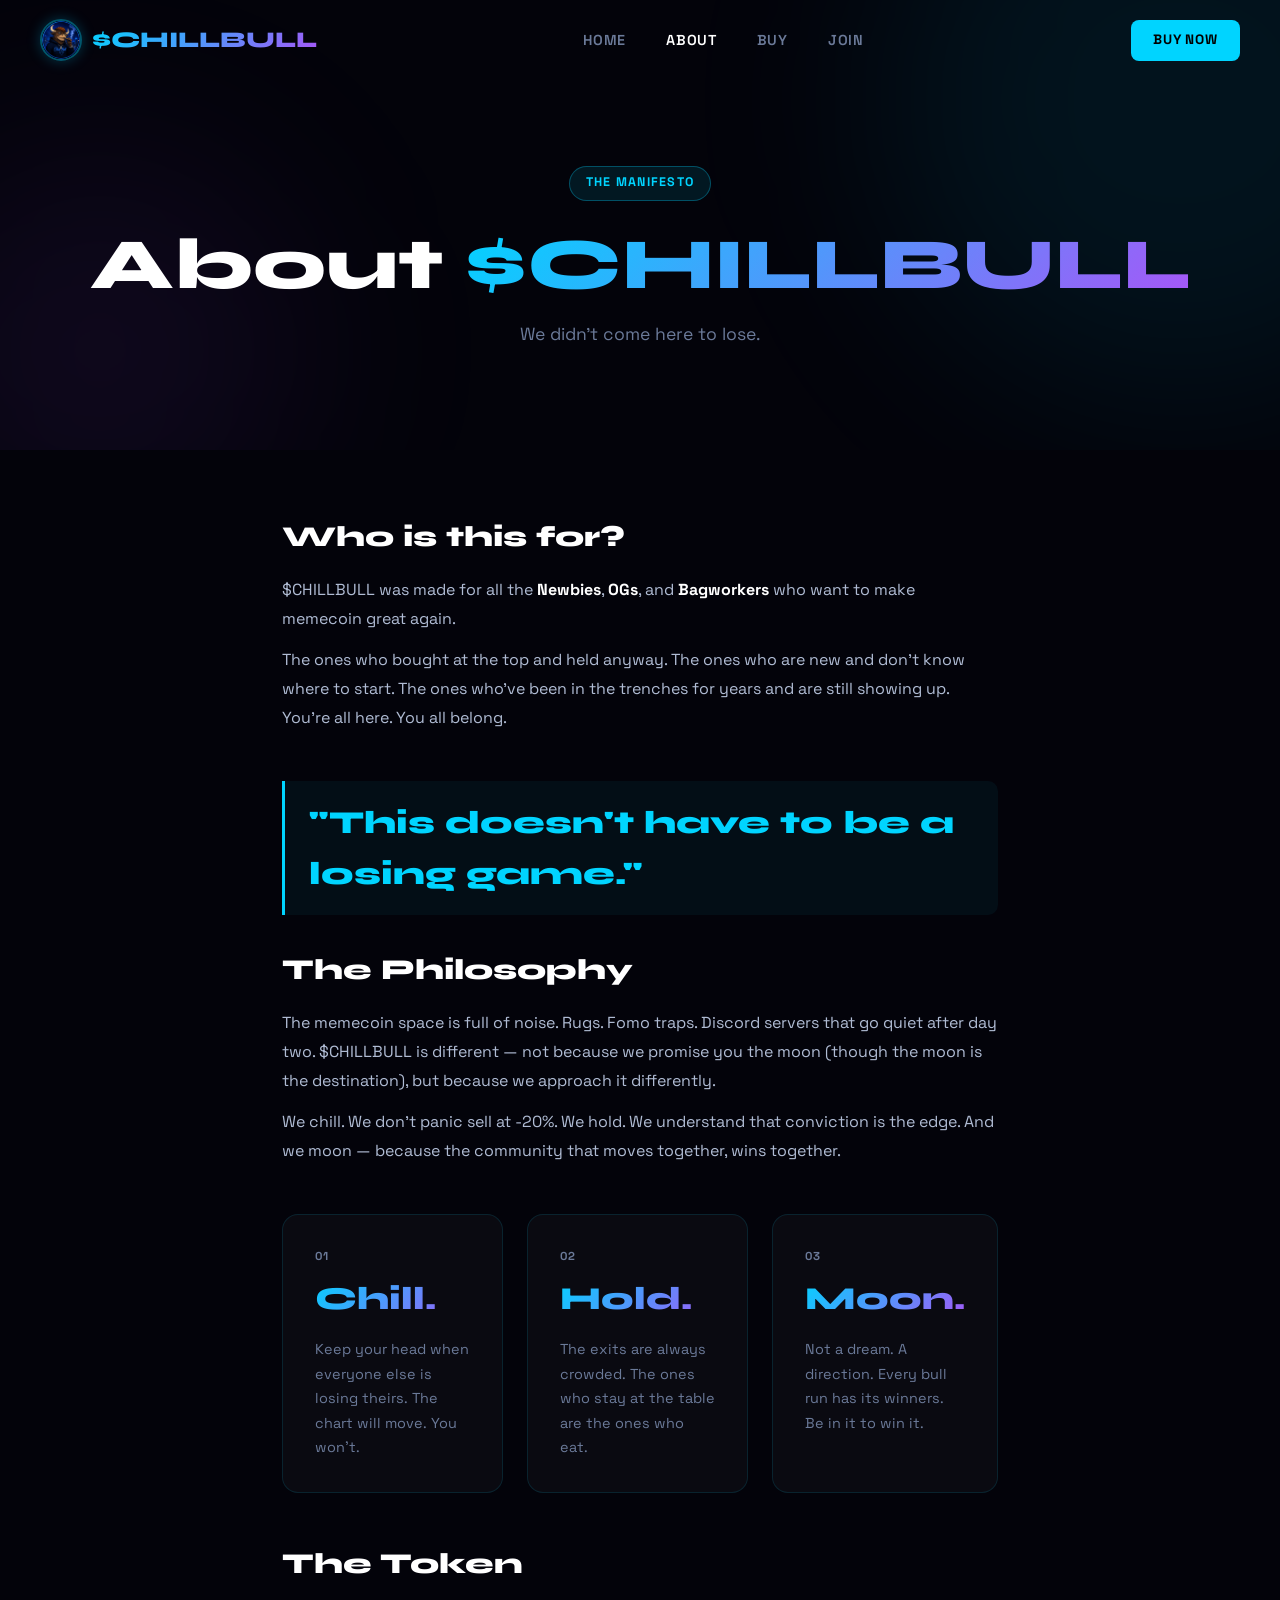
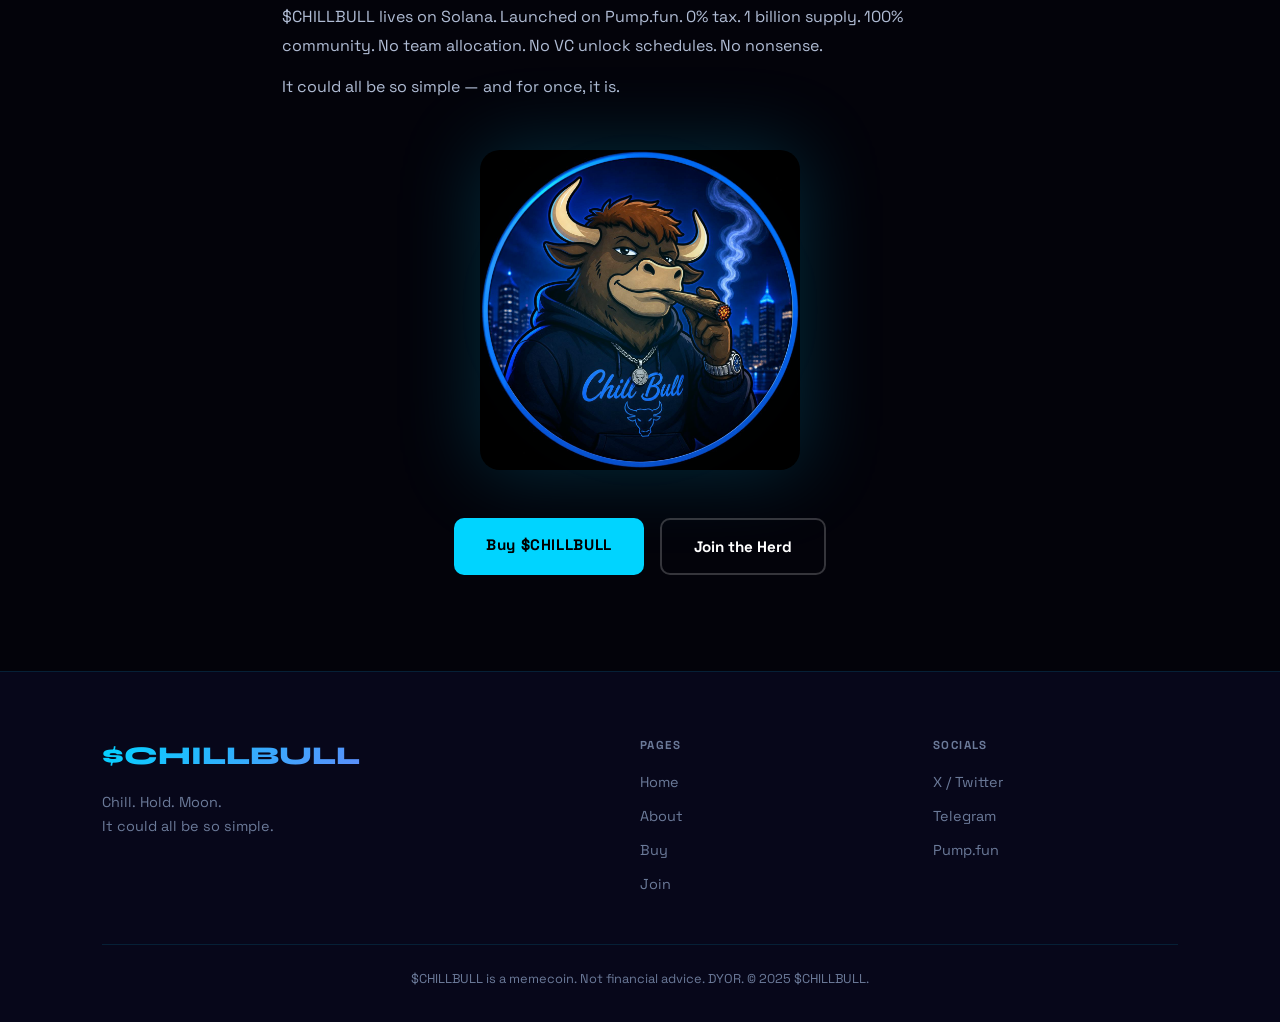
==== about.html @ 6f4bd51e "OK" ====
<!DOCTYPE html>
<html lang="en">
<head>
  <meta charset="UTF-8"/>
  <meta name="viewport" content="width=device-width, initial-scale=1.0"/>
  <title>About — $CHILLBULL</title>
  <meta name="description" content="The $CHILLBULL story. Made for Newbies, OGs and Bagworkers."/>
  <link rel="preconnect" href="https://fonts.googleapis.com"/>
  <link rel="preconnect" href="https://fonts.gstatic.com" crossorigin/>
  <link href="https://fonts.googleapis.com/css2?family=Syne:wght@700;800&family=Space+Grotesk:wght@400;500;600;700&display=swap" rel="stylesheet"/>
  <link rel="stylesheet" href="style.css"/>
</head>
<body>

  <nav class="nav" id="nav">
    <a href="index.html" class="nav-logo">
      <img src="photo_2026-05-08_20-25-28.jpg" alt="ChillBull Logo" class="nav-logo-img"/>
      <span>$CHILLBULL</span>
    </a>
    <ul class="nav-links">
      <li><a href="index.html" class="nav-link">Home</a></li>
      <li><a href="about.html" class="nav-link active">About</a></li>
      <li><a href="buy.html" class="nav-link">Buy</a></li>
      <li><a href="join.html" class="nav-link">Join</a></li>
    </ul>
    <a href="buy.html" class="nav-cta">BUY NOW</a>
    <button class="hamburger" id="hamburger"><span></span><span></span><span></span></button>
  </nav>
  <div class="mobile-menu" id="mobile-menu">
    <a href="index.html">Home</a>
    <a href="about.html">About</a>
    <a href="buy.html">Buy</a>
    <a href="join.html">Join</a>
    <a href="buy.html" class="mob-cta">BUY $CHILLBULL</a>
  </div>

  <section class="page-hero">
    <div class="orb orb-1"></div>
    <div class="orb orb-2"></div>
    <div class="page-hero-inner">
      <div class="badge fade-up">THE MANIFESTO</div>
      <h1 class="fade-up">About <span class="grad">$CHILLBULL</span></h1>
      <p class="page-hero-sub fade-up">We didn't come here to lose.</p>
    </div>
  </section>

  <section class="manifesto-section">
    <div class="container narrow">
      <div class="manifesto-block fade-up">
        <h2>Who is this for?</h2>
        <p>$CHILLBULL was made for all the <strong>Newbies</strong>, <strong>OGs</strong>, and <strong>Bagworkers</strong> who want to make memecoin great again.</p>
        <p>The ones who bought at the top and held anyway. The ones who are new and don't know where to start. The ones who've been in the trenches for years and are still showing up. You're all here. You all belong.</p>
      </div>

      <div class="manifesto-pull fade-up">
        "This doesn't have to be a losing game."
      </div>

      <div class="manifesto-block fade-up">
        <h2>The Philosophy</h2>
        <p>The memecoin space is full of noise. Rugs. Fomo traps. Discord servers that go quiet after day two. $CHILLBULL is different — not because we promise you the moon (though the moon is the destination), but because we approach it differently.</p>
        <p>We chill. We don't panic sell at -20%. We hold. We understand that conviction is the edge. And we moon — because the community that moves together, wins together.</p>
      </div>

      <div class="three-words fade-up">
        <div class="tw-item"><span class="tw-num">01</span><span class="tw-word grad">Chill.</span><p>Keep your head when everyone else is losing theirs. The chart will move. You won't.</p></div>
        <div class="tw-item"><span class="tw-num">02</span><span class="tw-word grad">Hold.</span><p>The exits are always crowded. The ones who stay at the table are the ones who eat.</p></div>
        <div class="tw-item"><span class="tw-num">03</span><span class="tw-word grad">Moon.</span><p>Not a dream. A direction. Every bull run has its winners. Be in it to win it.</p></div>
      </div>

      <div class="manifesto-block fade-up">
        <h2>The Token</h2>
        <p>$CHILLBULL lives on Solana. Launched on Pump.fun. 0% tax. 1 billion supply. 100% community. No team allocation. No VC unlock schedules. No nonsense.</p>
        <p>It could all be so simple — and for once, it is.</p>
      </div>

      <div class="about-img-block fade-up">
        <img src="photo_2026-05-08_20-25-28.jpg" alt="ChillBull Mascot" class="about-mascot"/>
        <div class="about-glow"></div>
      </div>

      <div class="manifesto-cta fade-up">
        <a href="buy.html" class="btn-primary">Buy $CHILLBULL</a>
        <a href="join.html" class="btn-ghost">Join the Herd</a>
      </div>
    </div>
  </section>

  <footer class="footer">
    <div class="container">
      <div class="footer-top">
        <div class="footer-brand">
          <div class="f-logo">$CHILLBULL</div>
          <p>Chill. Hold. Moon.<br/>It could all be so simple.</p>
        </div>
        <div class="footer-nav">
          <p class="fn-label">Pages</p>
          <a href="index.html">Home</a>
          <a href="about.html">About</a>
          <a href="buy.html">Buy</a>
          <a href="join.html">Join</a>
        </div>
        <div class="footer-nav">
          <p class="fn-label">Socials</p>
          <a href="https://x.com/ChillBullPump" target="_blank">X / Twitter</a>
          <a href="https://t.me/+vTVVRfPf1Uo3ZjIx" target="_blank">Telegram</a>
          <a href="https://pump.fun" target="_blank">Pump.fun</a>
        </div>
      </div>
      <div class="footer-bottom">
        <p>$CHILLBULL is a memecoin. Not financial advice. DYOR. &copy; 2025 $CHILLBULL.</p>
      </div>
    </div>
  </footer>

  <script src="script.js"></script>
</body>
</html>
---- style.css ----
/* ===== RESET & BASE ===== */
*,*::before,*::after{margin:0;padding:0;box-sizing:border-box}
:root{
  --bg:#03030a;
  --bg2:#07071a;
  --blue:#00d4ff;
  --blue-dim:rgba(0,212,255,0.15);
  --gold:#ffaa00;
  --white:#ffffff;
  --muted:#6b7a99;
  --card-bg:rgba(255,255,255,0.03);
  --card-border:rgba(0,212,255,0.12);
  --radius:16px;
}
html{scroll-behavior:smooth}
body{background:var(--bg);color:var(--white);font-family:'Space Grotesk',sans-serif;overflow-x:hidden;line-height:1.6}
img{max-width:100%;display:block}
a{text-decoration:none;color:inherit}
.container{max-width:1140px;margin:0 auto;padding:0 2rem}
.narrow{max-width:780px}
.grad{background:linear-gradient(135deg,var(--blue) 0%,#a855f7 100%);-webkit-background-clip:text;-webkit-text-fill-color:transparent;background-clip:text}

/* ===== NAV ===== */
.nav{position:fixed;top:0;left:0;width:100%;z-index:1000;padding:1.2rem 2.5rem;display:flex;align-items:center;justify-content:space-between;transition:background .3s,backdrop-filter .3s}
.nav.scrolled{background:rgba(3,3,10,0.85);backdrop-filter:blur(20px);border-bottom:1px solid var(--card-border)}
.nav-logo{display:flex;align-items:center;gap:.6rem;font-family:'Syne',sans-serif;font-size:1.4rem;font-weight:800}
.nav-logo span{background:linear-gradient(135deg,var(--blue),#a855f7);-webkit-background-clip:text;-webkit-text-fill-color:transparent;background-clip:text}
.nav-logo-img{width:42px;height:42px;border-radius:50%;object-fit:cover;object-position:center top;border:2px solid rgba(0,212,255,0.4);box-shadow:0 0 14px rgba(0,212,255,0.25);transition:box-shadow .3s,transform .3s}
.nav-logo:hover .nav-logo-img{box-shadow:0 0 24px rgba(0,212,255,0.55);transform:scale(1.08)}
.nav-links{display:flex;gap:2.5rem;list-style:none}
.nav-link{font-size:.9rem;font-weight:600;letter-spacing:.05em;text-transform:uppercase;color:var(--muted);transition:color .3s}
.nav-link:hover,.nav-link.active{color:var(--white)}
.nav-cta{background:var(--blue);color:#000;padding:.6rem 1.4rem;border-radius:8px;font-weight:700;font-size:.85rem;letter-spacing:.06em;transition:box-shadow .3s,transform .2s}
.nav-cta:hover{box-shadow:0 0 25px var(--blue);transform:translateY(-2px)}
.hamburger{display:none;flex-direction:column;gap:5px;background:none;border:none;cursor:pointer;padding:4px}
.hamburger span{display:block;width:24px;height:2px;background:var(--white);border-radius:2px;transition:.3s}
.hamburger.open span:nth-child(1){transform:translateY(7px) rotate(45deg)}
.hamburger.open span:nth-child(2){opacity:0}
.hamburger.open span:nth-child(3){transform:translateY(-7px) rotate(-45deg)}
.mobile-menu{display:none;flex-direction:column;gap:1rem;position:fixed;top:70px;left:0;width:100%;background:rgba(3,3,10,.97);backdrop-filter:blur(20px);padding:2rem;z-index:999;border-bottom:1px solid var(--card-border)}
.mobile-menu.open{display:flex}
.mobile-menu a{font-size:1.1rem;font-weight:600;color:var(--muted);letter-spacing:.05em}
.mobile-menu a:hover{color:var(--white)}
.mob-cta{background:var(--blue)!important;color:#000!important;text-align:center;padding:.9rem;border-radius:10px}

/* ===== HERO ===== */
.hero{min-height:100vh;position:relative;display:flex;flex-direction:column;justify-content:center;overflow:hidden;padding-top:80px}
.orb{position:absolute;border-radius:50%;filter:blur(100px);pointer-events:none}
.orb-1{width:600px;height:600px;background:rgba(0,212,255,.08);top:-200px;right:-200px;animation:orbFloat 8s ease-in-out infinite}
.orb-2{width:400px;height:400px;background:rgba(168,85,247,.08);bottom:-100px;left:-100px;animation:orbFloat 10s ease-in-out infinite reverse}
.orb-3{width:300px;height:300px;background:rgba(255,170,0,.05);top:50%;left:50%;animation:orbFloat 12s ease-in-out infinite}
@keyframes orbFloat{0%,100%{transform:translate(0,0)}50%{transform:translate(30px,-30px)}}
canvas#stars-canvas{position:absolute;inset:0;pointer-events:none;opacity:.6}
.ticker{width:100%;overflow:hidden;border-bottom:1px solid var(--card-border);padding:.5rem 0;background:rgba(0,0,0,.3)}
.ticker-track{display:flex;gap:2rem;white-space:nowrap;animation:tickerMove 20s linear infinite;font-family:'Syne',sans-serif;font-size:.8rem;font-weight:700;letter-spacing:.1em;color:var(--muted)}
.ticker-track .sep{color:var(--blue)}
@keyframes tickerMove{0%{transform:translateX(0)}100%{transform:translateX(-50%)}}
.hero-inner{display:flex;align-items:center;justify-content:space-between;gap:3rem;padding:4rem 2.5rem;max-width:1200px;margin:0 auto;width:100%}
.hero-text{flex:1;min-width:280px}
.badge{display:inline-block;background:rgba(0,212,255,.1);border:1px solid rgba(0,212,255,.3);color:var(--blue);padding:.4rem 1rem;border-radius:100px;font-size:.78rem;font-weight:700;letter-spacing:.1em;margin-bottom:1.5rem;text-transform:uppercase}
h1{font-family:'Syne',sans-serif;font-size:clamp(2.8rem,6vw,5rem);font-weight:800;line-height:1.05;margin-bottom:1.5rem}
.hero-desc{font-size:1.05rem;color:#b0bcd4;margin-bottom:1rem;max-width:520px}
.hero-desc strong{color:var(--white)}
.mantra{font-family:'Syne',sans-serif;font-size:1.5rem;font-weight:800;color:var(--blue);letter-spacing:.05em;margin-bottom:2rem}
.hero-btns{display:flex;gap:1rem;flex-wrap:wrap;margin-bottom:2rem}
.btn-primary{background:var(--blue);color:#000;padding:.9rem 2rem;border-radius:10px;font-weight:700;font-size:.95rem;letter-spacing:.04em;transition:box-shadow .3s,transform .2s;display:inline-block}
.btn-primary:hover{box-shadow:0 0 30px rgba(0,212,255,.5);transform:translateY(-3px)}
.btn-ghost{border:2px solid rgba(255,255,255,.2);color:var(--white);padding:.9rem 2rem;border-radius:10px;font-weight:700;font-size:.95rem;transition:border-color .3s,transform .2s;display:inline-block}
.btn-ghost:hover{border-color:var(--white);transform:translateY(-3px)}
.btn-xl{padding:1.1rem 2.5rem;font-size:1.05rem}
.btn-primary-sm{background:var(--blue);color:#000;padding:.5rem 1.2rem;border-radius:8px;font-weight:700;font-size:.85rem;display:inline-block;transition:box-shadow .3s,transform .2s}
.btn-primary-sm:hover{box-shadow:0 0 20px rgba(0,212,255,.5);transform:translateY(-2px)}
.ca-bar{display:flex;align-items:center;gap:.75rem;background:rgba(0,0,0,.5);border:1px solid var(--card-border);padding:.8rem 1.2rem;border-radius:10px;flex-wrap:wrap}
.ca-tag{font-size:.75rem;font-weight:700;color:var(--muted);letter-spacing:.08em;white-space:nowrap}
.ca-addr{font-family:monospace;font-size:.8rem;color:var(--gold);word-break:break-all;flex:1}
.ca-copy{background:transparent;border:1px solid var(--blue);color:var(--blue);padding:.35rem .8rem;border-radius:6px;cursor:pointer;font-size:.75rem;font-weight:700;letter-spacing:.06em;transition:.3s;white-space:nowrap}
.ca-copy:hover{background:var(--blue);color:#000}
.ca-copy.copied{background:var(--blue);color:#000}
.hero-img{flex:1;min-width:280px;position:relative;display:flex;justify-content:center;align-items:center}
.rings{position:absolute;inset:0;display:flex;justify-content:center;align-items:center}
.ring{position:absolute;border-radius:50%;border:1px solid var(--blue-dim)}
.r1{width:380px;height:380px;animation:spin 20s linear infinite}
.r2{width:460px;height:460px;animation:spin 30s linear infinite reverse;border-color:rgba(168,85,247,.1)}
.r3{width:540px;height:540px;animation:spin 40s linear infinite;border-color:rgba(255,170,0,.06)}
@keyframes spin{from{transform:rotate(0deg)}to{transform:rotate(360deg)}}
.mascot{width:420px;max-width:100%;position:relative;z-index:2;animation:float 6s ease-in-out infinite;filter:drop-shadow(0 0 40px rgba(0,212,255,.2))}
@keyframes float{0%,100%{transform:translateY(0)}50%{transform:translateY(-18px)}}
.scroll-down{position:absolute;bottom:2rem;left:50%;transform:translateX(-50%);font-size:.7rem;letter-spacing:.15em;color:var(--muted);animation:scrollBob 2s ease-in-out infinite}
@keyframes scrollBob{0%,100%{opacity:.5;transform:translateX(-50%) translateY(0)}50%{opacity:1;transform:translateX(-50%) translateY(6px)}}

/* ===== MARQUEE BAR ===== */
.marquee-bar{overflow:hidden;background:var(--blue);padding:.6rem 0}
.marquee-inner{display:flex;gap:2rem;white-space:nowrap;animation:marquee 18s linear infinite;font-family:'Syne',sans-serif;font-size:.85rem;font-weight:800;color:#000;letter-spacing:.08em}
.marquee-inner b{opacity:.4}
@keyframes marquee{from{transform:translateX(0)}to{transform:translateX(-50%)}}

/* ===== STATS ===== */
.stats-section{padding:5rem 0}
.stats-grid{display:flex;align-items:center;justify-content:center;gap:0;background:var(--card-bg);border:1px solid var(--card-border);border-radius:var(--radius);overflow:hidden}
.stat{flex:1;text-align:center;padding:2.5rem 1rem}
.stat-val{font-family:'Syne',sans-serif;font-size:2.2rem;font-weight:800;background:linear-gradient(135deg,var(--blue),#a855f7);-webkit-background-clip:text;-webkit-text-fill-color:transparent;background-clip:text}
.stat-lbl{font-size:.75rem;font-weight:700;letter-spacing:.12em;color:var(--muted);text-transform:uppercase;margin-top:.3rem}
.stat-div{width:1px;height:60px;background:var(--card-border)}

/* ===== SIMPLE SECTION ===== */
.simple-section{padding:5rem 0}
.simple-quote{font-family:'Syne',sans-serif;font-size:clamp(1.8rem,4vw,3rem);font-weight:800;text-align:center;color:var(--muted);margin-bottom:4rem}
.simple-cards{display:grid;grid-template-columns:repeat(3,1fr);gap:1.5rem;margin-bottom:3rem}
.sim-card{background:var(--card-bg);border:1px solid var(--card-border);border-radius:var(--radius);padding:2rem;transition:transform .3s,border-color .3s,box-shadow .3s}
.sim-card:hover{transform:translateY(-6px);border-color:rgba(0,212,255,.4);box-shadow:0 20px 60px rgba(0,212,255,.08)}
.sim-num{font-family:'Syne',sans-serif;font-size:.75rem;font-weight:800;color:var(--blue);letter-spacing:.12em;margin-bottom:1rem}
.sim-card h3{font-family:'Syne',sans-serif;font-size:1.4rem;font-weight:800;margin-bottom:.8rem}
.sim-card p{color:var(--muted);font-size:.95rem;line-height:1.7}
.simple-cta{text-align:center}

/* ===== PAGE HERO ===== */
.page-hero{min-height:50vh;display:flex;align-items:center;justify-content:center;padding:8rem 2rem 4rem;position:relative;overflow:hidden;text-align:center}
.page-hero-inner{position:relative;z-index:2}
.page-hero h1{font-family:'Syne',sans-serif;font-size:clamp(2.5rem,6vw,4.5rem);font-weight:800;line-height:1.1;margin-bottom:1rem}
.page-hero-sub{font-size:1.1rem;color:var(--muted);max-width:550px;margin:0 auto}

/* ===== MANIFESTO ===== */
.manifesto-section{padding:4rem 0 6rem}
.manifesto-block{margin-bottom:3rem}
.manifesto-block h2{font-family:'Syne',sans-serif;font-size:1.8rem;font-weight:800;margin-bottom:1rem}
.manifesto-block p{color:#b0bcd4;font-size:1rem;margin-bottom:.8rem;line-height:1.8}
.manifesto-block p strong{color:var(--white)}
.manifesto-pull{font-family:'Syne',sans-serif;font-size:clamp(1.3rem,3vw,2rem);font-weight:800;color:var(--blue);border-left:3px solid var(--blue);padding:1rem 1.5rem;margin:2rem 0;background:rgba(0,212,255,.05);border-radius:0 10px 10px 0}
.three-words{display:grid;grid-template-columns:repeat(3,1fr);gap:1.5rem;margin:3rem 0}
.tw-item{background:var(--card-bg);border:1px solid var(--card-border);border-radius:var(--radius);padding:2rem;transition:transform .3s,border-color .3s}
.tw-item:hover{transform:translateY(-5px);border-color:rgba(0,212,255,.35)}
.tw-num{display:block;font-size:.72rem;font-weight:800;color:var(--muted);letter-spacing:.12em;margin-bottom:.5rem}
.tw-word{display:block;font-family:'Syne',sans-serif;font-size:2rem;font-weight:800;margin-bottom:.8rem}
.tw-item p{color:var(--muted);font-size:.9rem;line-height:1.7}
.about-img-block{position:relative;display:flex;justify-content:center;margin:3rem 0}
.about-mascot{width:320px;border-radius:20px;filter:drop-shadow(0 0 40px rgba(0,212,255,.2));animation:float 6s ease-in-out infinite}
.about-glow{position:absolute;top:50%;left:50%;transform:translate(-50%,-50%);width:300px;height:300px;background:radial-gradient(circle,rgba(0,212,255,.15),transparent 70%);pointer-events:none;filter:blur(30px)}
.manifesto-cta{display:flex;gap:1rem;justify-content:center;flex-wrap:wrap;margin-top:2rem}

/* ===== BUY PAGE ===== */
.buy-section{padding:4rem 0 6rem}
.steps-wrap{display:flex;flex-direction:column;gap:0;max-width:700px;margin:0 auto 4rem}
.step-card{background:var(--card-bg);border:1px solid var(--card-border);border-radius:var(--radius);padding:2rem 2.5rem;display:flex;gap:1.5rem;transition:border-color .3s,transform .3s}
.step-card:hover{border-color:rgba(0,212,255,.35);transform:translateX(6px)}
.step-badge{font-family:'Syne',sans-serif;font-size:2rem;font-weight:800;color:var(--blue);min-width:50px}
.step-body h3{font-family:'Syne',sans-serif;font-size:1.3rem;font-weight:800;margin-bottom:.6rem}
.step-body p{color:var(--muted);font-size:.95rem;line-height:1.7;margin-bottom:1rem}
.step-body p strong{color:var(--white)}
.step-links{display:flex;gap:1rem;flex-wrap:wrap}
.step-link{color:var(--blue);font-weight:700;font-size:.9rem;transition:opacity .2s}
.step-link:hover{opacity:.7}
.step-connector{text-align:center;font-size:1.8rem;color:var(--muted);padding:.5rem 0}
.ca-card{background:var(--card-bg);border:1px solid var(--card-border);border-radius:var(--radius);padding:2rem 2.5rem;max-width:700px;margin:0 auto 3rem;text-align:center}
.ca-card-label{font-size:.78rem;font-weight:700;letter-spacing:.1em;color:var(--muted);text-transform:uppercase;margin-bottom:1rem}
.ca-card-box{display:flex;align-items:center;gap:1rem;background:rgba(0,0,0,.5);border:1px solid rgba(255,255,255,.08);border-radius:10px;padding:1rem 1.2rem;margin-bottom:.8rem;flex-wrap:wrap;justify-content:space-between}
.ca-card-box code{font-family:monospace;color:var(--gold);font-size:.9rem;word-break:break-all;flex:1}
.ca-card-note{font-size:.8rem;color:var(--muted)}
.buy-cta-row{text-align:center;margin-bottom:4rem}
.toko-grid-buy{display:grid;grid-template-columns:repeat(4,1fr);gap:1rem;max-width:700px;margin:0 auto}
.toko-b{background:var(--card-bg);border:1px solid var(--card-border);border-radius:12px;padding:1.5rem;text-align:center}
.tv{display:block;font-family:'Syne',sans-serif;font-size:1.6rem;font-weight:800;color:var(--blue)}
.tl{display:block;font-size:.72rem;font-weight:700;letter-spacing:.1em;color:var(--muted);text-transform:uppercase;margin-top:.3rem}

/* ===== JOIN PAGE ===== */
.join-section{padding:4rem 0 6rem}
.join-cards{display:flex;flex-direction:column;gap:1.5rem;max-width:800px;margin:0 auto 5rem}
.join-card-big{display:flex;align-items:center;gap:1.5rem;background:var(--card-bg);border:1px solid var(--card-border);border-radius:var(--radius);padding:2rem 2.5rem;transition:transform .3s,border-color .3s,box-shadow .3s;cursor:pointer}
.join-card-big:hover{transform:translateX(8px);border-color:rgba(0,212,255,.4);box-shadow:0 10px 50px rgba(0,212,255,.07)}
.jcb-icon{width:56px;height:56px;border-radius:14px;background:rgba(0,212,255,.1);border:1px solid rgba(0,212,255,.2);display:flex;align-items:center;justify-content:center;flex-shrink:0}
.jcb-icon svg{width:26px;height:26px;color:var(--blue)}
.tg-icon{background:rgba(0,136,204,.1);border-color:rgba(0,136,204,.2)}
.tg-icon svg{color:#24a1de}
.pf-icon{background:rgba(255,170,0,.1);border-color:rgba(255,170,0,.2);font-family:'Syne',sans-serif;font-size:1.5rem;font-weight:800;color:var(--gold)}
.jcb-text{flex:1}
.jcb-text h2{font-family:'Syne',sans-serif;font-size:1.3rem;font-weight:800;margin-bottom:.4rem}
.jcb-text p{color:var(--muted);font-size:.9rem;line-height:1.6;margin-bottom:.5rem}
.jcb-handle{font-size:.82rem;color:var(--blue);font-weight:600}
.jcb-arrow{font-size:1.5rem;color:var(--muted);transition:transform .3s,color .3s}
.join-card-big:hover .jcb-arrow{transform:translateX(6px);color:var(--white)}
.join-manifesto{max-width:700px;margin:0 auto;text-align:center}
.join-manifesto h2{font-family:'Syne',sans-serif;font-size:2rem;font-weight:800;margin-bottom:1.5rem}
.join-manifesto p{color:#b0bcd4;font-size:1rem;line-height:1.8;margin-bottom:1rem}
.join-manifesto p strong{color:var(--white)}

/* ===== FOOTER ===== */
.footer{background:var(--bg2);border-top:1px solid var(--card-border);padding:4rem 0 2rem}
.footer-top{display:grid;grid-template-columns:2fr 1fr 1fr;gap:3rem;margin-bottom:3rem}
.footer-brand .f-logo{font-family:'Syne',sans-serif;font-size:1.6rem;font-weight:800;background:linear-gradient(135deg,var(--blue),#a855f7);-webkit-background-clip:text;-webkit-text-fill-color:transparent;background-clip:text;margin-bottom:.8rem}
.footer-brand p{color:var(--muted);font-size:.9rem;line-height:1.7}
.footer-nav{display:flex;flex-direction:column;gap:.7rem}
.fn-label{font-size:.72rem;font-weight:800;letter-spacing:.12em;color:var(--muted);text-transform:uppercase;margin-bottom:.3rem}
.footer-nav a{color:var(--muted);font-size:.9rem;transition:color .2s}
.footer-nav a:hover{color:var(--white)}
.footer-bottom{border-top:1px solid var(--card-border);padding-top:1.5rem;text-align:center;color:var(--muted);font-size:.8rem}

/* ===== ANIMATIONS ===== */
.fade-up{opacity:0;transform:translateY(30px);transition:opacity .7s ease,transform .7s ease}
.fade-right{opacity:0;transform:translateX(40px);transition:opacity .8s ease,transform .8s ease}
.fade-up.visible,.fade-right.visible{opacity:1;transform:translate(0,0)}

/* ===== RESPONSIVE ===== */
@media(max-width:900px){
  .hero-inner{flex-direction:column-reverse;padding:3rem 1.5rem;text-align:center}
  .hero-btns{justify-content:center}
  .ca-bar{justify-content:center}
  .simple-cards,.three-words{grid-template-columns:1fr}
  .stats-grid{flex-wrap:wrap}
  .stat{min-width:40%}
  .stat-div{display:none}
  .toko-grid-buy{grid-template-columns:repeat(2,1fr)}
  .footer-top{grid-template-columns:1fr;gap:2rem}
  .nav-links,.nav-cta{display:none}
  .hamburger{display:flex}
  .hero-img{display:none}
}
@media(max-width:600px){
  .page-hero{padding:7rem 1rem 3rem}
  .buy-section,.manifesto-section,.join-section{padding:3rem 0 4rem}
  .toko-grid-buy{grid-template-columns:1fr 1fr}
  .join-card-big{flex-direction:column;text-align:center}
  .step-card{flex-direction:column}
}
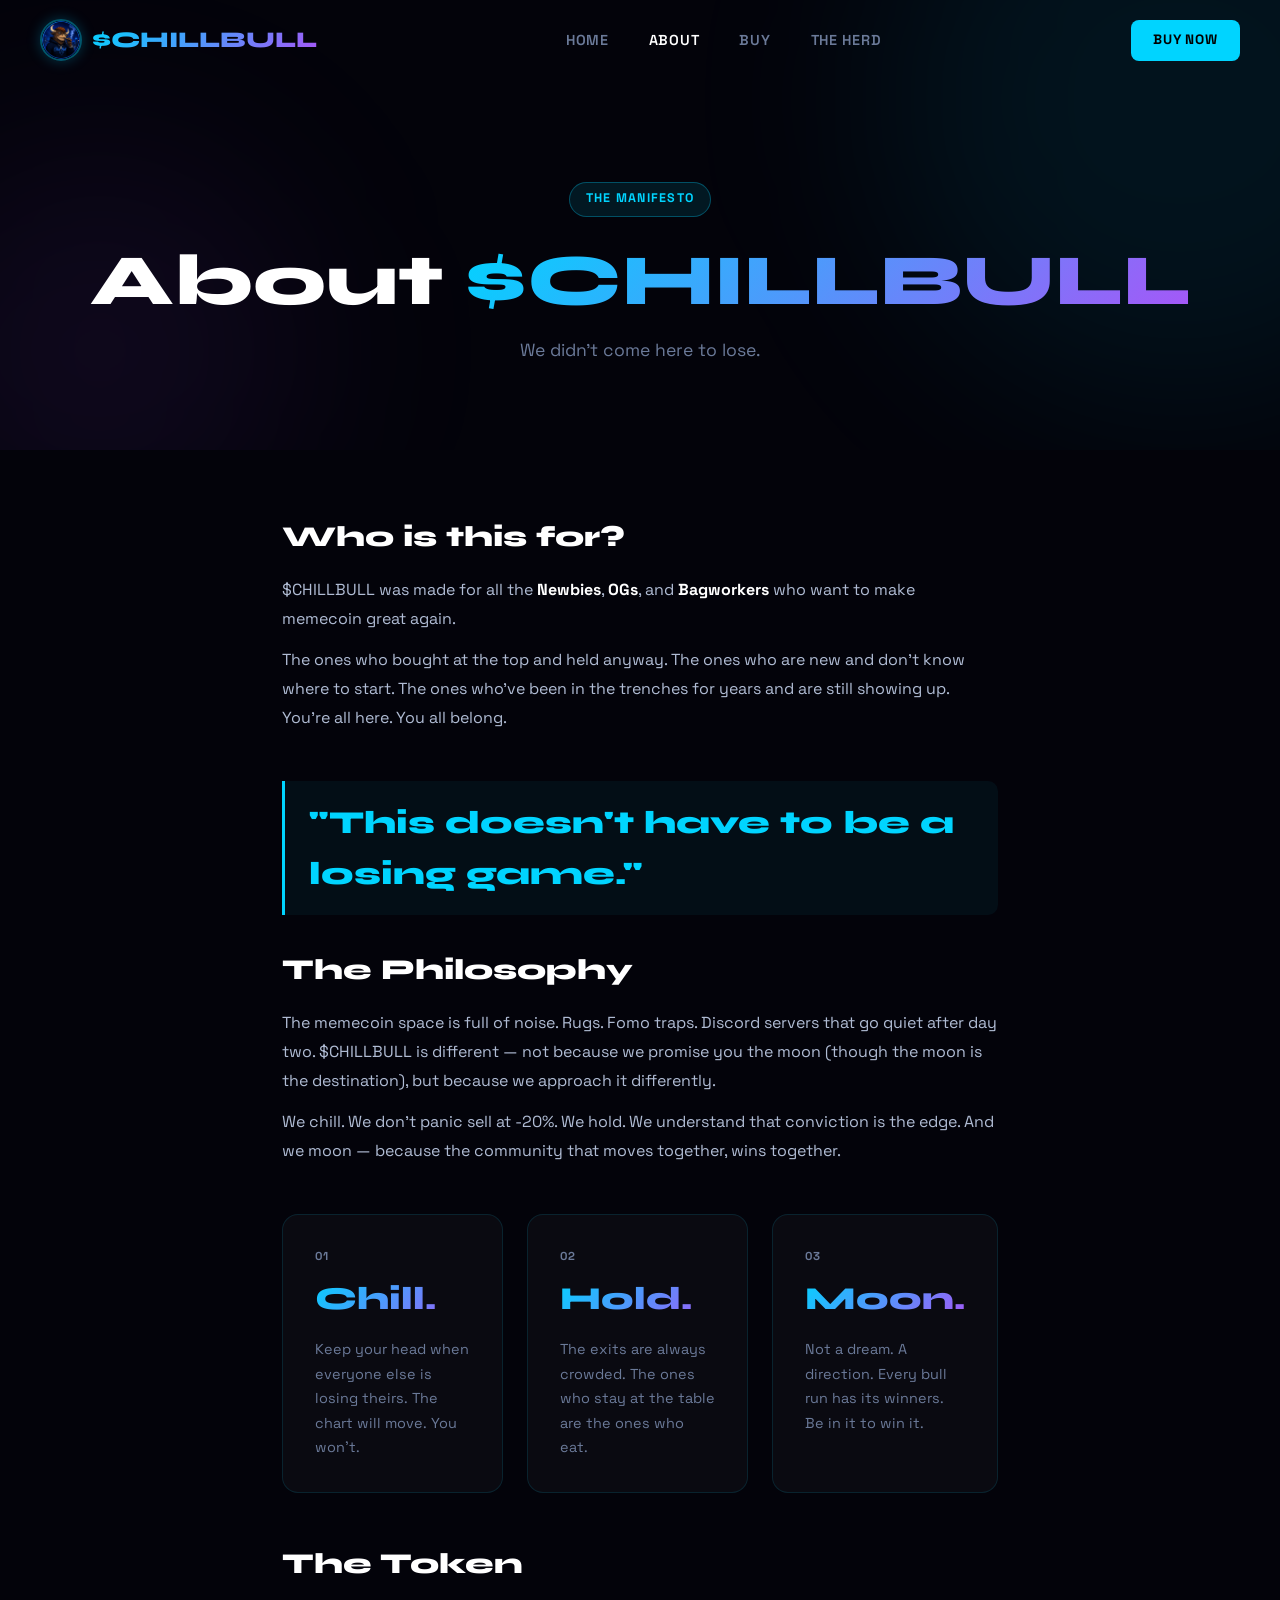
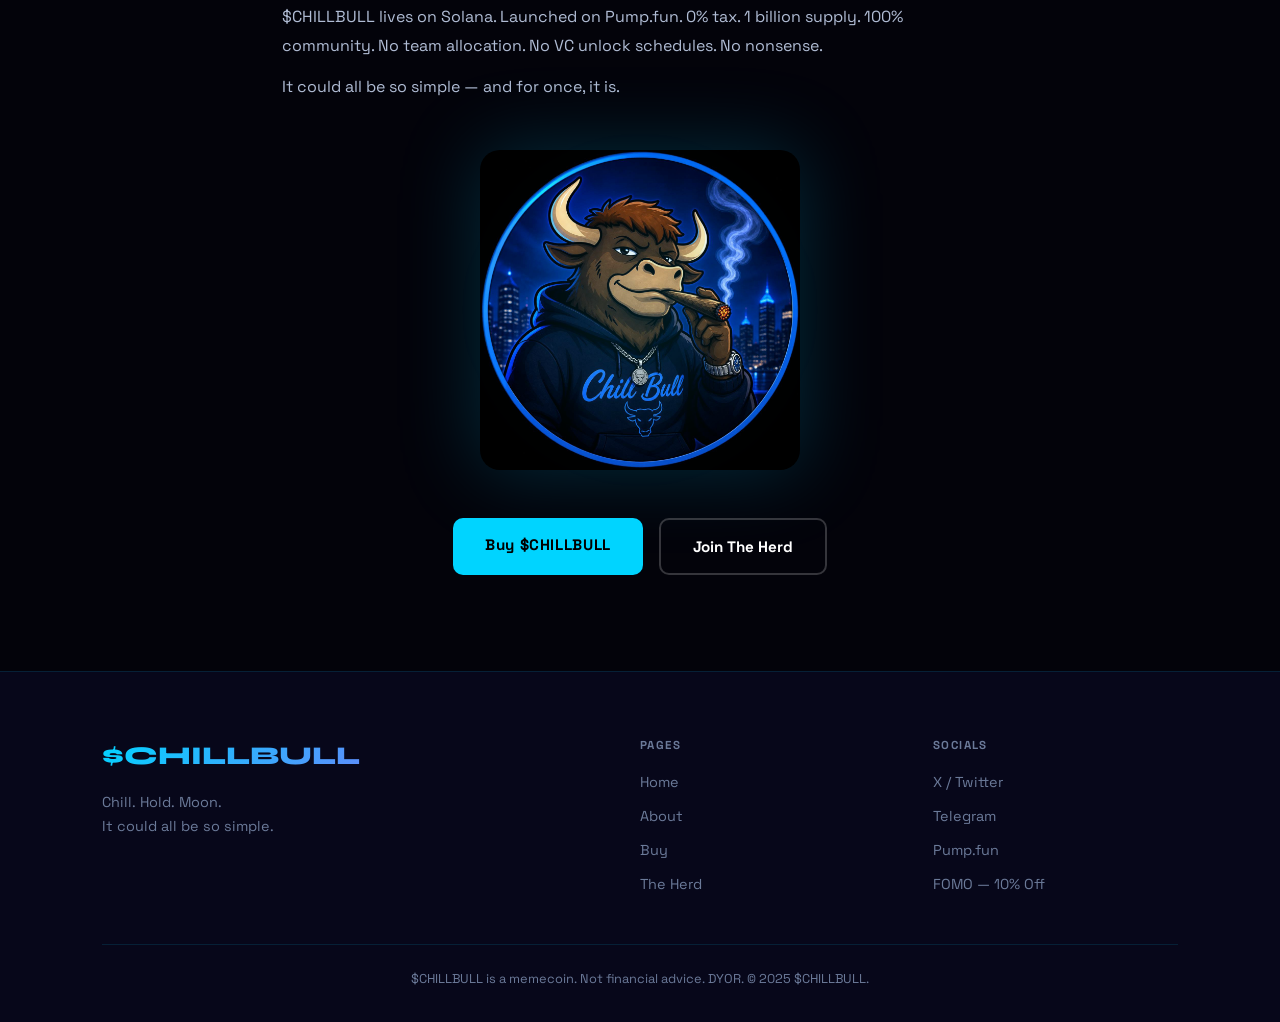
==== commit f652c5b1: "Update branding to The Herd and add FOMO links" ====
--- a/about.html
+++ b/about.html
@@ -21,7 +21,7 @@
       <li><a href="index.html" class="nav-link">Home</a></li>
       <li><a href="about.html" class="nav-link active">About</a></li>
       <li><a href="buy.html" class="nav-link">Buy</a></li>
-      <li><a href="join.html" class="nav-link">Join</a></li>
+      <li><a href="join.html" class="nav-link">The Herd</a></li>
     </ul>
     <a href="buy.html" class="nav-cta">BUY NOW</a>
     <button class="hamburger" id="hamburger"><span></span><span></span><span></span></button>
@@ -30,7 +30,7 @@
     <a href="index.html">Home</a>
     <a href="about.html">About</a>
     <a href="buy.html">Buy</a>
-    <a href="join.html">Join</a>
+    <a href="join.html">The Herd</a>
     <a href="buy.html" class="mob-cta">BUY $CHILLBULL</a>
   </div>
 
@@ -81,7 +81,7 @@
 
       <div class="manifesto-cta fade-up">
         <a href="buy.html" class="btn-primary">Buy $CHILLBULL</a>
-        <a href="join.html" class="btn-ghost">Join the Herd</a>
+        <a href="join.html" class="btn-ghost">Join The Herd</a>
       </div>
     </div>
   </section>
@@ -98,13 +98,14 @@
           <a href="index.html">Home</a>
           <a href="about.html">About</a>
           <a href="buy.html">Buy</a>
-          <a href="join.html">Join</a>
+          <a href="join.html">The Herd</a>
         </div>
         <div class="footer-nav">
           <p class="fn-label">Socials</p>
           <a href="https://x.com/ChillBullPump" target="_blank">X / Twitter</a>
           <a href="https://t.me/+vTVVRfPf1Uo3ZjIx" target="_blank">Telegram</a>
           <a href="https://pump.fun" target="_blank">Pump.fun</a>
+          <a href="https://fomo.family/r/Kennythehippie" target="_blank">FOMO — 10% Off</a>
         </div>
       </div>
       <div class="footer-bottom">
--- a/style.css
+++ b/style.css
@@ -6,6 +6,9 @@
   --blue:#00d4ff;
   --blue-dim:rgba(0,212,255,0.15);
   --gold:#ffaa00;
+  --fomo-red:#ff4d4d;
+  --fomo-bg:#1a0505;
+  --fomo-border:rgba(255,77,77,0.3);
   --white:#ffffff;
   --muted:#6b7a99;
   --card-bg:rgba(255,255,255,0.03);
@@ -23,7 +26,7 @@
 /* ===== NAV ===== */
 .nav{position:fixed;top:0;left:0;width:100%;z-index:1000;padding:1.2rem 2.5rem;display:flex;align-items:center;justify-content:space-between;transition:background .3s,backdrop-filter .3s}
 .nav.scrolled{background:rgba(3,3,10,0.85);backdrop-filter:blur(20px);border-bottom:1px solid var(--card-border)}
-.nav-logo{display:flex;align-items:center;gap:.6rem;font-family:'Syne',sans-serif;font-size:1.4rem;font-weight:800}
+.nav-logo{display:flex;align-items:center;gap:.6rem;font-family:'Syne',sans-serif;font-size:1.4rem;font-weight:800; z-index: 1001;}
 .nav-logo span{background:linear-gradient(135deg,var(--blue),#a855f7);-webkit-background-clip:text;-webkit-text-fill-color:transparent;background-clip:text}
 .nav-logo-img{width:42px;height:42px;border-radius:50%;object-fit:cover;object-position:center top;border:2px solid rgba(0,212,255,0.4);box-shadow:0 0 14px rgba(0,212,255,0.25);transition:box-shadow .3s,transform .3s}
 .nav-logo:hover .nav-logo-img{box-shadow:0 0 24px rgba(0,212,255,0.55);transform:scale(1.08)}
@@ -32,60 +35,60 @@
 .nav-link:hover,.nav-link.active{color:var(--white)}
 .nav-cta{background:var(--blue);color:#000;padding:.6rem 1.4rem;border-radius:8px;font-weight:700;font-size:.85rem;letter-spacing:.06em;transition:box-shadow .3s,transform .2s}
 .nav-cta:hover{box-shadow:0 0 25px var(--blue);transform:translateY(-2px)}
-.hamburger{display:none;flex-direction:column;gap:5px;background:none;border:none;cursor:pointer;padding:4px}
+.hamburger{display:none;flex-direction:column;gap:5px;background:none;border:none;cursor:pointer;padding:4px; z-index: 1001;}
 .hamburger span{display:block;width:24px;height:2px;background:var(--white);border-radius:2px;transition:.3s}
 .hamburger.open span:nth-child(1){transform:translateY(7px) rotate(45deg)}
 .hamburger.open span:nth-child(2){opacity:0}
 .hamburger.open span:nth-child(3){transform:translateY(-7px) rotate(-45deg)}
-.mobile-menu{display:none;flex-direction:column;gap:1rem;position:fixed;top:70px;left:0;width:100%;background:rgba(3,3,10,.97);backdrop-filter:blur(20px);padding:2rem;z-index:999;border-bottom:1px solid var(--card-border)}
+.mobile-menu{display:none;flex-direction:column;gap:1rem;position:fixed;top:0;left:0;width:100%;height:100vh;justify-content:center;align-items:center;background:rgba(3,3,10,.98);backdrop-filter:blur(20px);padding:2rem;z-index:999;border-bottom:1px solid var(--card-border)}
 .mobile-menu.open{display:flex}
-.mobile-menu a{font-size:1.1rem;font-weight:600;color:var(--muted);letter-spacing:.05em}
+.mobile-menu a{font-size:1.5rem;font-weight:700;color:var(--muted);letter-spacing:.05em}
 .mobile-menu a:hover{color:var(--white)}
-.mob-cta{background:var(--blue)!important;color:#000!important;text-align:center;padding:.9rem;border-radius:10px}
+.mob-cta{background:var(--blue)!important;color:#000!important;text-align:center;padding:1rem 2rem;border-radius:10px;margin-top:1rem;}
 
 /* ===== HERO ===== */
-.hero{min-height:100vh;position:relative;display:flex;flex-direction:column;justify-content:center;overflow:hidden;padding-top:80px}
+.hero{min-height:100vh;position:relative;display:flex;flex-direction:column;justify-content:center;overflow:hidden;padding-top:100px; padding-bottom: 4rem;}
 .orb{position:absolute;border-radius:50%;filter:blur(100px);pointer-events:none}
 .orb-1{width:600px;height:600px;background:rgba(0,212,255,.08);top:-200px;right:-200px;animation:orbFloat 8s ease-in-out infinite}
 .orb-2{width:400px;height:400px;background:rgba(168,85,247,.08);bottom:-100px;left:-100px;animation:orbFloat 10s ease-in-out infinite reverse}
 .orb-3{width:300px;height:300px;background:rgba(255,170,0,.05);top:50%;left:50%;animation:orbFloat 12s ease-in-out infinite}
 @keyframes orbFloat{0%,100%{transform:translate(0,0)}50%{transform:translate(30px,-30px)}}
-canvas#stars-canvas{position:absolute;inset:0;pointer-events:none;opacity:.6}
-.ticker{width:100%;overflow:hidden;border-bottom:1px solid var(--card-border);padding:.5rem 0;background:rgba(0,0,0,.3)}
+canvas#stars-canvas{position:absolute;inset:0;pointer-events:none;opacity:.6; z-index: 0;}
+.ticker{width:100%;overflow:hidden;border-bottom:1px solid var(--card-border);border-top:1px solid var(--card-border);padding:.5rem 0;background:rgba(0,0,0,.3);position:absolute;top:70px;left:0;z-index:10;}
 .ticker-track{display:flex;gap:2rem;white-space:nowrap;animation:tickerMove 20s linear infinite;font-family:'Syne',sans-serif;font-size:.8rem;font-weight:700;letter-spacing:.1em;color:var(--muted)}
 .ticker-track .sep{color:var(--blue)}
 @keyframes tickerMove{0%{transform:translateX(0)}100%{transform:translateX(-50%)}}
-.hero-inner{display:flex;align-items:center;justify-content:space-between;gap:3rem;padding:4rem 2.5rem;max-width:1200px;margin:0 auto;width:100%}
-.hero-text{flex:1;min-width:280px}
+.hero-inner{display:flex;align-items:center;justify-content:space-between;gap:3rem;padding:2rem 2.5rem;max-width:1200px;margin:0 auto;width:100%;position:relative;z-index:2;}
+.hero-text{flex:1;min-width:280px; z-index: 5;}
 .badge{display:inline-block;background:rgba(0,212,255,.1);border:1px solid rgba(0,212,255,.3);color:var(--blue);padding:.4rem 1rem;border-radius:100px;font-size:.78rem;font-weight:700;letter-spacing:.1em;margin-bottom:1.5rem;text-transform:uppercase}
-h1{font-family:'Syne',sans-serif;font-size:clamp(2.8rem,6vw,5rem);font-weight:800;line-height:1.05;margin-bottom:1.5rem}
-.hero-desc{font-size:1.05rem;color:#b0bcd4;margin-bottom:1rem;max-width:520px}
+h1{font-family:'Syne',sans-serif;font-size:clamp(2.5rem,6vw,5rem);font-weight:800;line-height:1.05;margin-bottom:1.5rem}
+.hero-desc{font-size:1.05rem;color:#b0bcd4;margin-bottom:1rem;max-width:520px;line-height:1.6}
 .hero-desc strong{color:var(--white)}
 .mantra{font-family:'Syne',sans-serif;font-size:1.5rem;font-weight:800;color:var(--blue);letter-spacing:.05em;margin-bottom:2rem}
-.hero-btns{display:flex;gap:1rem;flex-wrap:wrap;margin-bottom:2rem}
+.hero-btns{display:flex;gap:1rem;flex-wrap:wrap;margin-bottom:2.5rem}
 .btn-primary{background:var(--blue);color:#000;padding:.9rem 2rem;border-radius:10px;font-weight:700;font-size:.95rem;letter-spacing:.04em;transition:box-shadow .3s,transform .2s;display:inline-block}
 .btn-primary:hover{box-shadow:0 0 30px rgba(0,212,255,.5);transform:translateY(-3px)}
-.btn-ghost{border:2px solid rgba(255,255,255,.2);color:var(--white);padding:.9rem 2rem;border-radius:10px;font-weight:700;font-size:.95rem;transition:border-color .3s,transform .2s;display:inline-block}
-.btn-ghost:hover{border-color:var(--white);transform:translateY(-3px)}
+.btn-ghost{border:2px solid rgba(255,255,255,.2);color:var(--white);padding:.9rem 2rem;border-radius:10px;font-weight:700;font-size:.95rem;transition:border-color .3s,transform .2s, background .3s;display:inline-block}
+.btn-ghost:hover{border-color:var(--white);background:rgba(255,255,255,.05);transform:translateY(-3px)}
 .btn-xl{padding:1.1rem 2.5rem;font-size:1.05rem}
 .btn-primary-sm{background:var(--blue);color:#000;padding:.5rem 1.2rem;border-radius:8px;font-weight:700;font-size:.85rem;display:inline-block;transition:box-shadow .3s,transform .2s}
 .btn-primary-sm:hover{box-shadow:0 0 20px rgba(0,212,255,.5);transform:translateY(-2px)}
-.ca-bar{display:flex;align-items:center;gap:.75rem;background:rgba(0,0,0,.5);border:1px solid var(--card-border);padding:.8rem 1.2rem;border-radius:10px;flex-wrap:wrap}
+.ca-bar{display:flex;align-items:center;gap:.75rem;background:rgba(0,0,0,.6);border:1px solid var(--card-border);padding:.8rem 1.2rem;border-radius:10px;flex-wrap:wrap;backdrop-filter:blur(10px)}
 .ca-tag{font-size:.75rem;font-weight:700;color:var(--muted);letter-spacing:.08em;white-space:nowrap}
 .ca-addr{font-family:monospace;font-size:.8rem;color:var(--gold);word-break:break-all;flex:1}
 .ca-copy{background:transparent;border:1px solid var(--blue);color:var(--blue);padding:.35rem .8rem;border-radius:6px;cursor:pointer;font-size:.75rem;font-weight:700;letter-spacing:.06em;transition:.3s;white-space:nowrap}
 .ca-copy:hover{background:var(--blue);color:#000}
 .ca-copy.copied{background:var(--blue);color:#000}
-.hero-img{flex:1;min-width:280px;position:relative;display:flex;justify-content:center;align-items:center}
+.hero-img{flex:1;min-width:280px;position:relative;display:flex;justify-content:center;align-items:center;z-index: 2;}
 .rings{position:absolute;inset:0;display:flex;justify-content:center;align-items:center}
 .ring{position:absolute;border-radius:50%;border:1px solid var(--blue-dim)}
 .r1{width:380px;height:380px;animation:spin 20s linear infinite}
 .r2{width:460px;height:460px;animation:spin 30s linear infinite reverse;border-color:rgba(168,85,247,.1)}
 .r3{width:540px;height:540px;animation:spin 40s linear infinite;border-color:rgba(255,170,0,.06)}
 @keyframes spin{from{transform:rotate(0deg)}to{transform:rotate(360deg)}}
-.mascot{width:420px;max-width:100%;position:relative;z-index:2;animation:float 6s ease-in-out infinite;filter:drop-shadow(0 0 40px rgba(0,212,255,.2))}
+.mascot{width:420px;max-width:100%;position:relative;z-index:2;animation:float 6s ease-in-out infinite;filter:drop-shadow(0 0 40px rgba(0,212,255,.2)); border-radius: 20px;}
 @keyframes float{0%,100%{transform:translateY(0)}50%{transform:translateY(-18px)}}
-.scroll-down{position:absolute;bottom:2rem;left:50%;transform:translateX(-50%);font-size:.7rem;letter-spacing:.15em;color:var(--muted);animation:scrollBob 2s ease-in-out infinite}
+.scroll-down{position:absolute;bottom:2rem;left:50%;transform:translateX(-50%);font-size:.7rem;letter-spacing:.15em;color:var(--muted);animation:scrollBob 2s ease-in-out infinite; z-index: 5;}
 @keyframes scrollBob{0%,100%{opacity:.5;transform:translateX(-50%) translateY(0)}50%{opacity:1;transform:translateX(-50%) translateY(6px)}}
 
 /* ===== MARQUEE BAR ===== */
@@ -101,6 +104,39 @@
 .stat-val{font-family:'Syne',sans-serif;font-size:2.2rem;font-weight:800;background:linear-gradient(135deg,var(--blue),#a855f7);-webkit-background-clip:text;-webkit-text-fill-color:transparent;background-clip:text}
 .stat-lbl{font-size:.75rem;font-weight:700;letter-spacing:.12em;color:var(--muted);text-transform:uppercase;margin-top:.3rem}
 .stat-div{width:1px;height:60px;background:var(--card-border)}
+
+/* ===== FOMO SECTION & COMPONENTS ===== */
+.fomo-section { padding: 4rem 0; }
+.fomo-card { background: var(--fomo-bg); border: 1px solid var(--fomo-border); border-radius: var(--radius); padding: 4rem 3rem; text-align: center; position: relative; overflow: hidden; box-shadow: 0 10px 40px rgba(255,77,77,0.1); }
+.fomo-glow { position: absolute; top: -50%; left: 50%; transform: translateX(-50%); width: 600px; height: 600px; background: radial-gradient(circle, rgba(255,77,77,0.15) 0%, transparent 60%); pointer-events: none; }
+.fomo-badge { display: inline-block; background: rgba(255,77,77,0.15); border: 1px solid rgba(255,77,77,0.4); color: var(--fomo-red); padding: 0.5rem 1.2rem; border-radius: 100px; font-size: 0.8rem; font-weight: 800; letter-spacing: 0.1em; margin-bottom: 1.5rem; position: relative; z-index: 2;}
+.fomo-title { font-family: 'Syne', sans-serif; font-size: clamp(2rem, 4vw, 3.5rem); font-weight: 800; margin-bottom: 1rem; position: relative; z-index: 2;}
+.fomo-title .grad { background: linear-gradient(135deg, var(--fomo-red), #ff9900); -webkit-background-clip: text; -webkit-text-fill-color: transparent; }
+.fomo-desc { color: #d1d5db; font-size: 1.1rem; max-width: 600px; margin: 0 auto 2rem; position: relative; z-index: 2; line-height: 1.6;}
+.fomo-desc strong { color: var(--white); }
+.fomo-perks { display: flex; justify-content: center; gap: 2rem; margin-bottom: 2.5rem; flex-wrap: wrap; position: relative; z-index: 2;}
+.fomo-perk { display: flex; align-items: center; gap: 0.5rem; font-size: 0.95rem; font-weight: 600; color: #e5e7eb; background: rgba(255,255,255,0.05); padding: 0.6rem 1rem; border-radius: 8px; border: 1px solid rgba(255,255,255,0.05);}
+.fp-icon { font-size: 1.2rem; }
+.btn-fomo { background: linear-gradient(135deg, var(--fomo-red), #e60000); color: var(--white); padding: 1.1rem 2.5rem; border-radius: 10px; font-weight: 800; font-size: 1.05rem; letter-spacing: 0.04em; transition: box-shadow 0.3s, transform 0.2s; display: inline-block; position: relative; z-index: 2; border: none; text-shadow: 0 2px 4px rgba(0,0,0,0.3);}
+.btn-fomo:hover { box-shadow: 0 0 30px rgba(255,77,77,0.5); transform: translateY(-3px); }
+.fomo-sub { margin-top: 1.2rem; font-size: 0.85rem; color: var(--muted); position: relative; z-index: 2; font-family: monospace;}
+.btn-fomo-sm { background: linear-gradient(135deg, var(--fomo-red), #e60000); color: var(--white); padding: 0.5rem 1.2rem; border-radius: 8px; font-weight: 700; font-size: 0.85rem; display: inline-block; transition: box-shadow 0.3s, transform 0.2s; border: none;}
+.btn-fomo-sm:hover { box-shadow: 0 0 20px rgba(255,77,77,0.5); transform: translateY(-2px); }
+
+/* FOMO BANNER FOR BUY PAGE */
+.fomo-buy-banner { display: flex; align-items: center; justify-content: space-between; background: var(--fomo-bg); border: 1px solid var(--fomo-border); border-radius: var(--radius); padding: 1.5rem 2rem; margin: 0 auto 3rem; max-width: 800px; gap: 1.5rem; flex-wrap: wrap; box-shadow: 0 10px 30px rgba(255,77,77,0.1);}
+.fomo-fire { font-size: 2.5rem; }
+.fomo-banner-text { flex: 1; display: flex; flex-direction: column; gap: 0.3rem; }
+.fomo-banner-text strong { font-family: 'Syne', sans-serif; font-size: 1.2rem; color: var(--fomo-red); }
+.fomo-banner-text span { color: #d1d5db; font-size: 0.95rem; }
+
+/* FEATURED FOMO JOIN CARD */
+.join-card-featured { background: linear-gradient(to right, rgba(26,5,5,0.8), rgba(26,5,5,0.4)); border-color: var(--fomo-border) !important; position: relative; overflow: hidden;}
+.join-card-featured:hover { box-shadow: 0 10px 50px rgba(255,77,77,0.15) !important; border-color: rgba(255,77,77,0.6) !important; transform: translateX(8px); }
+.jcb-featured-tag { color: var(--fomo-red); font-size: 0.75rem; font-weight: 800; letter-spacing: 0.1em; margin-bottom: 0.5rem; }
+.join-card-featured .jcb-text h2 { color: var(--white); }
+.join-card-featured .jcb-handle { color: var(--fomo-red); }
+.fomo-icon { background: rgba(255,77,77,0.1) !important; border-color: rgba(255,77,77,0.3) !important; font-size: 1.5rem; }
 
 /* ===== SIMPLE SECTION ===== */
 .simple-section{padding:5rem 0}
@@ -114,7 +150,7 @@
 .simple-cta{text-align:center}
 
 /* ===== PAGE HERO ===== */
-.page-hero{min-height:50vh;display:flex;align-items:center;justify-content:center;padding:8rem 2rem 4rem;position:relative;overflow:hidden;text-align:center}
+.page-hero{min-height:50vh;display:flex;align-items:center;justify-content:center;padding:10rem 2rem 4rem;position:relative;overflow:hidden;text-align:center}
 .page-hero-inner{position:relative;z-index:2}
 .page-hero h1{font-family:'Syne',sans-serif;font-size:clamp(2.5rem,6vw,4.5rem);font-weight:800;line-height:1.1;margin-bottom:1rem}
 .page-hero-sub{font-size:1.1rem;color:var(--muted);max-width:550px;margin:0 auto}
@@ -138,7 +174,7 @@
 .manifesto-cta{display:flex;gap:1rem;justify-content:center;flex-wrap:wrap;margin-top:2rem}
 
 /* ===== BUY PAGE ===== */
-.buy-section{padding:4rem 0 6rem}
+.buy-section{padding:2rem 0 6rem}
 .steps-wrap{display:flex;flex-direction:column;gap:0;max-width:700px;margin:0 auto 4rem}
 .step-card{background:var(--card-bg);border:1px solid var(--card-border);border-radius:var(--radius);padding:2rem 2.5rem;display:flex;gap:1.5rem;transition:border-color .3s,transform .3s}
 .step-card:hover{border-color:rgba(0,212,255,.35);transform:translateX(6px)}
@@ -146,23 +182,23 @@
 .step-body h3{font-family:'Syne',sans-serif;font-size:1.3rem;font-weight:800;margin-bottom:.6rem}
 .step-body p{color:var(--muted);font-size:.95rem;line-height:1.7;margin-bottom:1rem}
 .step-body p strong{color:var(--white)}
-.step-links{display:flex;gap:1rem;flex-wrap:wrap}
+.step-links{display:flex;gap:1rem;flex-wrap:wrap; align-items: center;}
 .step-link{color:var(--blue);font-weight:700;font-size:.9rem;transition:opacity .2s}
-.step-link:hover{opacity:.7}
+.step-link:not(.btn-primary-sm):not(.btn-fomo-sm):hover{opacity:.7}
 .step-connector{text-align:center;font-size:1.8rem;color:var(--muted);padding:.5rem 0}
 .ca-card{background:var(--card-bg);border:1px solid var(--card-border);border-radius:var(--radius);padding:2rem 2.5rem;max-width:700px;margin:0 auto 3rem;text-align:center}
 .ca-card-label{font-size:.78rem;font-weight:700;letter-spacing:.1em;color:var(--muted);text-transform:uppercase;margin-bottom:1rem}
 .ca-card-box{display:flex;align-items:center;gap:1rem;background:rgba(0,0,0,.5);border:1px solid rgba(255,255,255,.08);border-radius:10px;padding:1rem 1.2rem;margin-bottom:.8rem;flex-wrap:wrap;justify-content:space-between}
 .ca-card-box code{font-family:monospace;color:var(--gold);font-size:.9rem;word-break:break-all;flex:1}
 .ca-card-note{font-size:.8rem;color:var(--muted)}
-.buy-cta-row{text-align:center;margin-bottom:4rem}
+.buy-cta-row{display: flex; gap: 1rem; justify-content: center; flex-wrap: wrap; margin-bottom:4rem}
 .toko-grid-buy{display:grid;grid-template-columns:repeat(4,1fr);gap:1rem;max-width:700px;margin:0 auto}
 .toko-b{background:var(--card-bg);border:1px solid var(--card-border);border-radius:12px;padding:1.5rem;text-align:center}
 .tv{display:block;font-family:'Syne',sans-serif;font-size:1.6rem;font-weight:800;color:var(--blue)}
 .tl{display:block;font-size:.72rem;font-weight:700;letter-spacing:.1em;color:var(--muted);text-transform:uppercase;margin-top:.3rem}
 
 /* ===== JOIN PAGE ===== */
-.join-section{padding:4rem 0 6rem}
+.join-section{padding:2rem 0 6rem}
 .join-cards{display:flex;flex-direction:column;gap:1.5rem;max-width:800px;margin:0 auto 5rem}
 .join-card-big{display:flex;align-items:center;gap:1.5rem;background:var(--card-bg);border:1px solid var(--card-border);border-radius:var(--radius);padding:2rem 2.5rem;transition:transform .3s,border-color .3s,box-shadow .3s;cursor:pointer}
 .join-card-big:hover{transform:translateX(8px);border-color:rgba(0,212,255,.4);box-shadow:0 10px 50px rgba(0,212,255,.07)}
@@ -200,7 +236,7 @@
 
 /* ===== RESPONSIVE ===== */
 @media(max-width:900px){
-  .hero-inner{flex-direction:column-reverse;padding:3rem 1.5rem;text-align:center}
+  .hero-inner{flex-direction:column-reverse;padding:1rem 1.5rem 3rem;text-align:center;gap:1.5rem;}
   .hero-btns{justify-content:center}
   .ca-bar{justify-content:center}
   .simple-cards,.three-words{grid-template-columns:1fr}
@@ -212,11 +248,19 @@
   .nav-links,.nav-cta{display:none}
   .hamburger{display:flex}
   .hero-img{display:none}
+  .fomo-perks { gap: 1rem; flex-direction: column; align-items: center; }
+  .fomo-card { padding: 3rem 1.5rem; }
 }
 @media(max-width:600px){
-  .page-hero{padding:7rem 1rem 3rem}
-  .buy-section,.manifesto-section,.join-section{padding:3rem 0 4rem}
+  .hero{padding-top:120px;}
+  h1{font-size:2.4rem; line-height: 1.1;}
+  .ticker{top: 80px;}
+  .page-hero{padding:8rem 1rem 3rem}
+  .buy-section,.manifesto-section,.join-section{padding:1rem 0 4rem}
   .toko-grid-buy{grid-template-columns:1fr 1fr}
   .join-card-big{flex-direction:column;text-align:center}
   .step-card{flex-direction:column}
+  .step-links{justify-content: center;}
+  .fomo-buy-banner { flex-direction: column; text-align: center; gap: 1rem; padding: 1.5rem 1rem;}
+  .buy-cta-row .btn-xl { width: 100%; text-align: center; padding: 1rem; }
 }
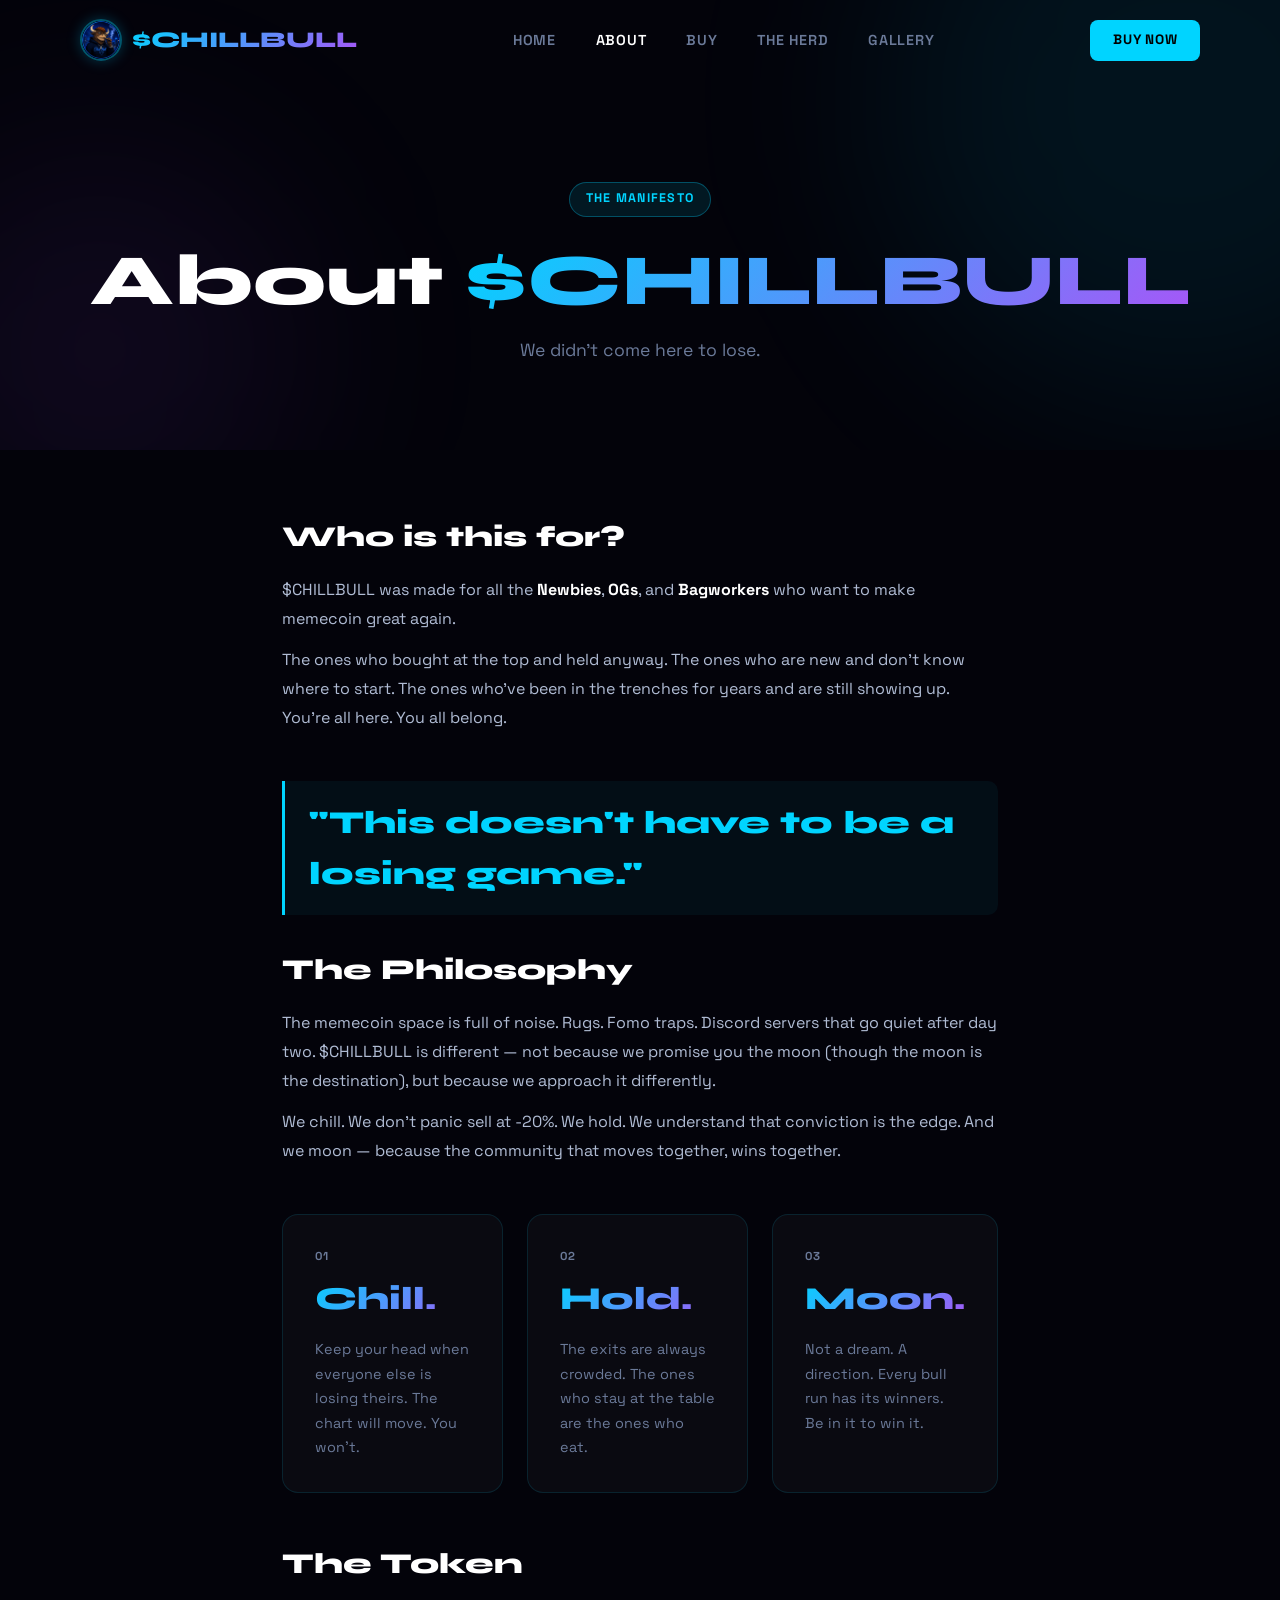
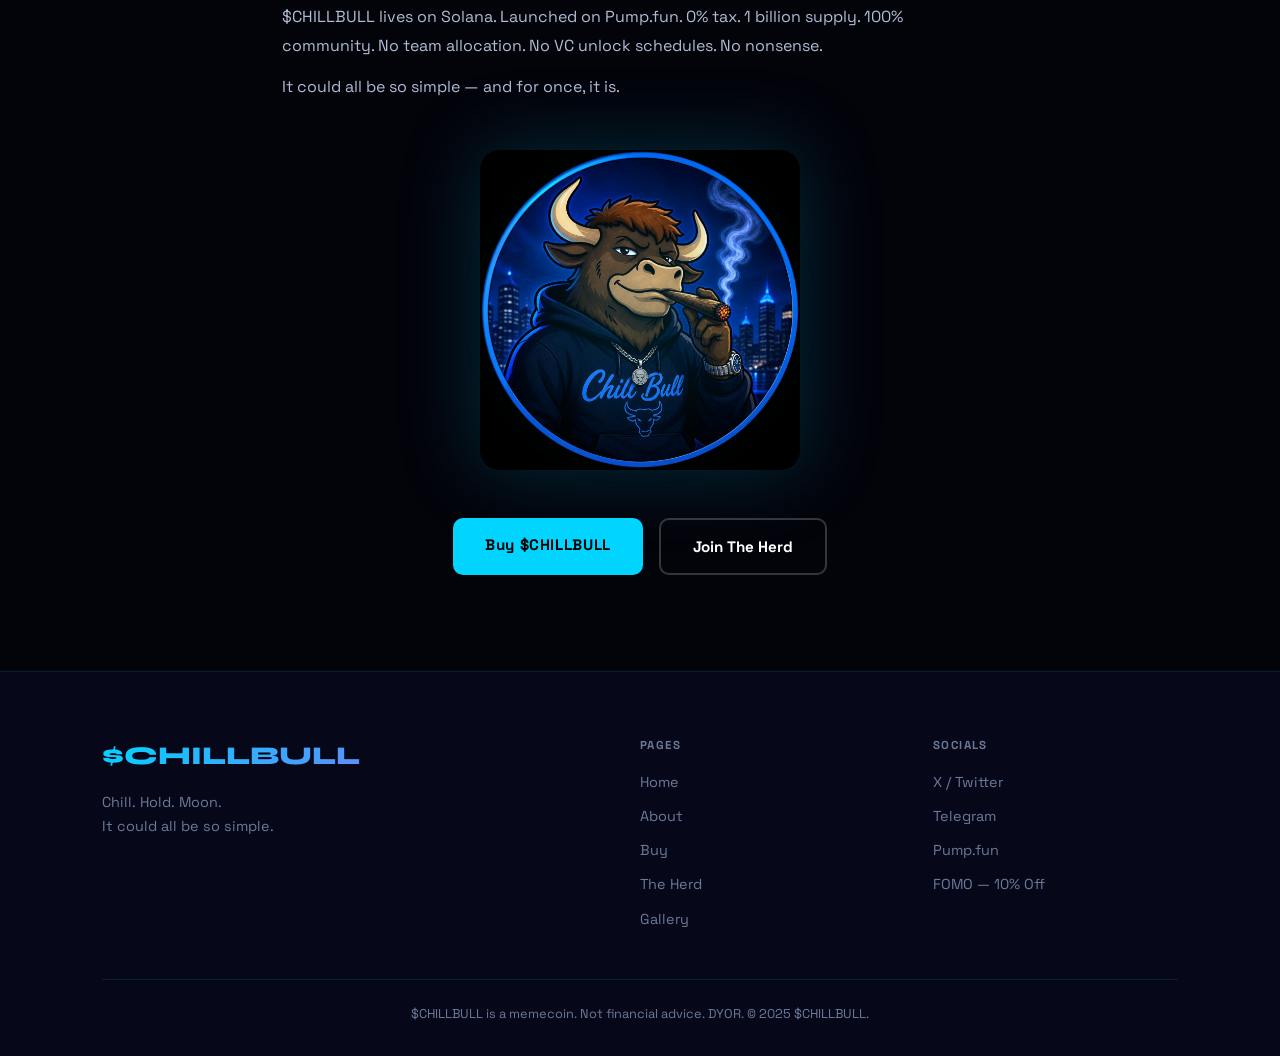
==== commit d993ad5c: "Update gallery images, fix nav alignment, add favicon" ====
--- a/about.html
+++ b/about.html
@@ -9,6 +9,7 @@
   <link rel="preconnect" href="https://fonts.gstatic.com" crossorigin/>
   <link href="https://fonts.googleapis.com/css2?family=Syne:wght@700;800&family=Space+Grotesk:wght@400;500;600;700&display=swap" rel="stylesheet"/>
   <link rel="stylesheet" href="style.css"/>
+  <link rel="icon" type="image/png" href="images/logo.png"/>
 </head>
 <body>
 
@@ -22,6 +23,7 @@
       <li><a href="about.html" class="nav-link active">About</a></li>
       <li><a href="buy.html" class="nav-link">Buy</a></li>
       <li><a href="join.html" class="nav-link">The Herd</a></li>
+      <li><a href="gallery.html" class="nav-link">Gallery</a></li>
     </ul>
     <a href="buy.html" class="nav-cta">BUY NOW</a>
     <button class="hamburger" id="hamburger"><span></span><span></span><span></span></button>
@@ -31,6 +33,7 @@
     <a href="about.html">About</a>
     <a href="buy.html">Buy</a>
     <a href="join.html">The Herd</a>
+    <a href="gallery.html">Gallery</a>
     <a href="buy.html" class="mob-cta">BUY $CHILLBULL</a>
   </div>
 
@@ -99,6 +102,7 @@
           <a href="about.html">About</a>
           <a href="buy.html">Buy</a>
           <a href="join.html">The Herd</a>
+          <a href="gallery.html">Gallery</a>
         </div>
         <div class="footer-nav">
           <p class="fn-label">Socials</p>
--- a/style.css
+++ b/style.css
@@ -24,13 +24,13 @@
 .grad{background:linear-gradient(135deg,var(--blue) 0%,#a855f7 100%);-webkit-background-clip:text;-webkit-text-fill-color:transparent;background-clip:text}
 
 /* ===== NAV ===== */
-.nav{position:fixed;top:0;left:0;width:100%;z-index:1000;padding:1.2rem 2.5rem;display:flex;align-items:center;justify-content:space-between;transition:background .3s,backdrop-filter .3s}
+.nav{position:fixed;top:0;left:0;width:100%;z-index:1000;padding:1.2rem max(2.5rem, calc(50vw - 600px + 2.5rem));display:flex;align-items:center;justify-content:space-between;transition:background .3s,backdrop-filter .3s}
 .nav.scrolled{background:rgba(3,3,10,0.85);backdrop-filter:blur(20px);border-bottom:1px solid var(--card-border)}
 .nav-logo{display:flex;align-items:center;gap:.6rem;font-family:'Syne',sans-serif;font-size:1.4rem;font-weight:800; z-index: 1001;}
 .nav-logo span{background:linear-gradient(135deg,var(--blue),#a855f7);-webkit-background-clip:text;-webkit-text-fill-color:transparent;background-clip:text}
 .nav-logo-img{width:42px;height:42px;border-radius:50%;object-fit:cover;object-position:center top;border:2px solid rgba(0,212,255,0.4);box-shadow:0 0 14px rgba(0,212,255,0.25);transition:box-shadow .3s,transform .3s}
 .nav-logo:hover .nav-logo-img{box-shadow:0 0 24px rgba(0,212,255,0.55);transform:scale(1.08)}
-.nav-links{display:flex;gap:2.5rem;list-style:none}
+.nav-links{display:flex;gap:2.5rem;list-style:none;align-items:center}
 .nav-link{font-size:.9rem;font-weight:600;letter-spacing:.05em;text-transform:uppercase;color:var(--muted);transition:color .3s}
 .nav-link:hover,.nav-link.active{color:var(--white)}
 .nav-cta{background:var(--blue);color:#000;padding:.6rem 1.4rem;border-radius:8px;font-weight:700;font-size:.85rem;letter-spacing:.06em;transition:box-shadow .3s,transform .2s}
@@ -264,3 +264,12 @@
   .fomo-buy-banner { flex-direction: column; text-align: center; gap: 1rem; padding: 1.5rem 1rem;}
   .buy-cta-row .btn-xl { width: 100%; text-align: center; padding: 1rem; }
 }
+
+/* ===== GALLERY ===== */
+.gallery-section { padding: 4rem 0 6rem; }
+.gallery-grid { display: grid; grid-template-columns: repeat(auto-fill, minmax(300px, 1fr)); gap: 1.5rem; margin-top: 2rem; }
+.gallery-item { border-radius: var(--radius); overflow: hidden; border: 1px solid var(--card-border); transition: transform 0.3s, box-shadow 0.3s, border-color 0.3s; background: var(--card-bg); cursor: pointer; }
+.gallery-item:hover { transform: translateY(-5px) scale(1.02); box-shadow: 0 15px 40px rgba(0,212,255,0.15); border-color: var(--blue); z-index: 2; position: relative; }
+.gallery-img { width: 100%; aspect-ratio: 1; object-fit: cover; transition: transform 0.5s; }
+.gallery-item:hover .gallery-img { transform: scale(1.05); }
+.gallery-caption { padding: 1.2rem; text-align: center; font-family: 'Syne', sans-serif; font-weight: 700; color: var(--white); font-size: 1.1rem; }
